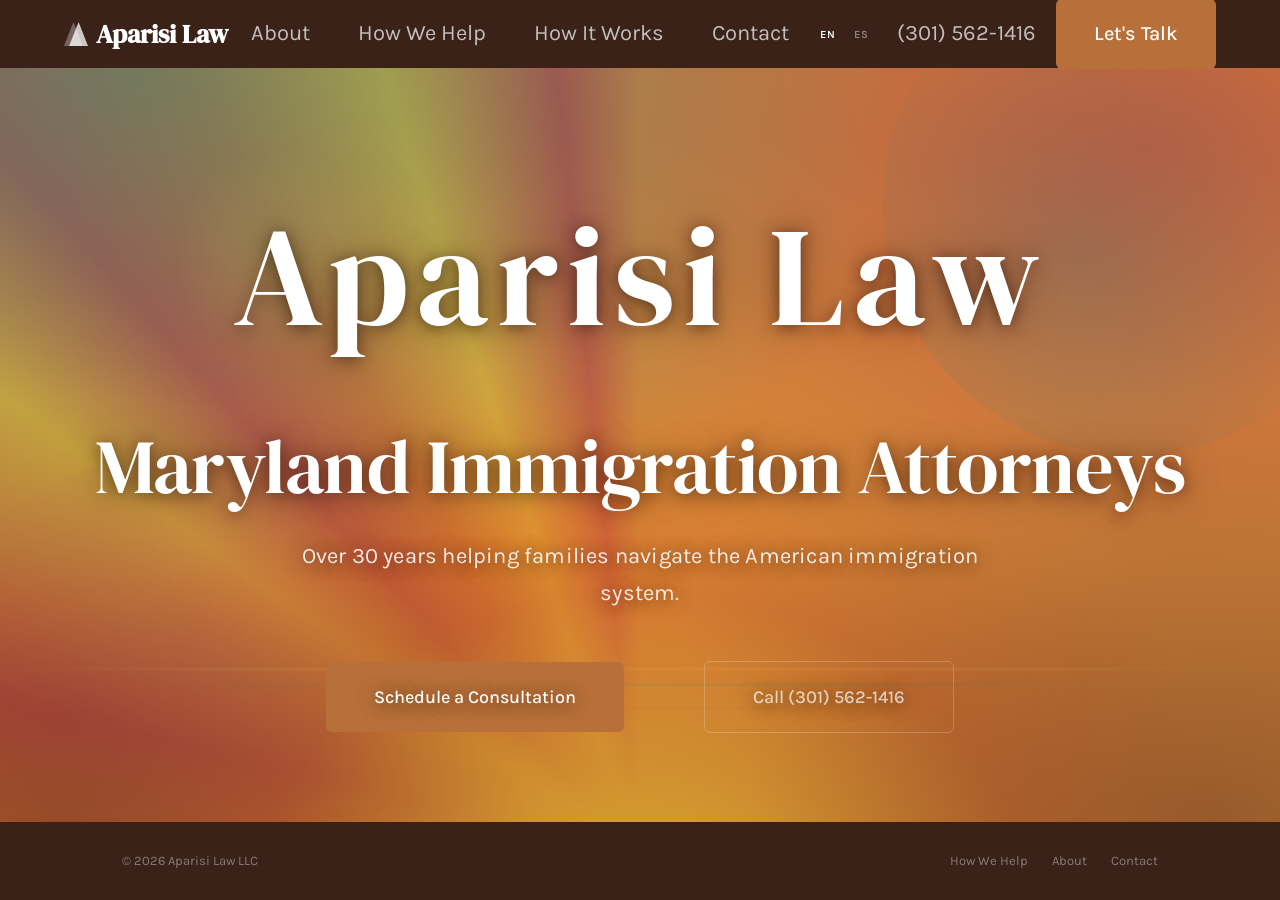
==== index.html @ ba80e254 "Bold mural-style hero art + fix attorneys page gradient Replace subtle sunburst with vivid Latin Ame" ====
<!DOCTYPE html>
<html lang="en">
<head>
  <meta charset="UTF-8">
  <meta name="viewport" content="width=device-width, initial-scale=1.0">
  <title>Aparisi Law | Immigration Attorneys</title>
  <meta name="description" content="Aparisi Law — experienced immigration attorneys in Silver Spring, Maryland. Family-based petitions, removal defense, asylum, and more.">
  <link rel="preconnect" href="https://fonts.googleapis.com">
  <link href="https://fonts.googleapis.com/css2?family=DM+Serif+Display&family=Karla:wght@300;400;500;600;700&display=swap" rel="stylesheet">
  <link rel="stylesheet" href="styles.css">
  <link rel="canonical" href="https://aparisi.com/">

  <meta property="og:type" content="website">
  <meta property="og:site_name" content="Aparisi Law">
  <meta property="og:title" content="Aparisi Law — Immigration Attorneys">
  <meta property="og:description" content="Over 30 years helping families navigate the American immigration system. Experienced. Devoted. Compassionate.">
  <meta property="og:url" content="https://aparisi.com/">
  <meta property="og:image" content="https://aparisi.com/hero.jpg">
  <meta property="og:locale" content="en_US">
  <meta property="og:locale:alternate" content="es_ES">
  <meta name="twitter:card" content="summary_large_image">
  <meta name="twitter:title" content="Aparisi Law — Immigration Attorneys">
  <meta name="twitter:description" content="Over 30 years helping families navigate the American immigration system.">
  <meta name="twitter:image" content="https://aparisi.com/hero.jpg">

  <script type="application/ld+json">
  {
    "@context": "https://schema.org",
    "@type": "LegalService",
    "@id": "https://aparisi.com/#firm",
    "name": "Aparisi Law",
    "url": "https://aparisi.com/",
    "telephone": "+1-301-562-1416",
    "email": "info@aparisi.com",
    "image": "https://aparisi.com/hero.jpg",
    "priceRange": "$$",
    "address": {
      "@type": "PostalAddress",
      "streetAddress": "819 Silver Spring Avenue",
      "addressLocality": "Silver Spring",
      "addressRegion": "MD",
      "postalCode": "20910",
      "addressCountry": "US"
    },
    "areaServed": [
      { "@type": "AdministrativeArea", "name": "Maryland" },
      { "@type": "AdministrativeArea", "name": "Washington, D.C." },
      { "@type": "AdministrativeArea", "name": "Virginia" }
    ],
    "openingHoursSpecification": [{
      "@type": "OpeningHoursSpecification",
      "dayOfWeek": ["Monday","Tuesday","Wednesday","Thursday","Friday"],
      "opens": "09:00",
      "closes": "18:00"
    }],
    "knowsLanguage": ["en", "es"],
    "description": "Immigration law firm in Silver Spring, Maryland — over 30 years of experience helping families navigate the U.S. immigration system."
  }
  </script>
  <style>
    /* --- Hero --- */
    .hero {
      position: relative;
      display: flex;
      align-items: center;
      justify-content: center;
      text-align: center;
      overflow: hidden;
      background: #c44b3f;
      flex-grow: 1;
      min-height: 70vh;
    }

    /* Abstract mural art — vivid Latin American palette */
    .hero-art {
      position: absolute;
      inset: 0;
      overflow: hidden;
      background:
        /* Bold sunburst rays from bottom center */
        conic-gradient(
          from 180deg at 50% 105%,
          #d46a2e 0deg,
          #e8a832 12deg,
          #d46a2e 24deg,
          #c44b3f 36deg,
          #e8a832 48deg,
          #d4843a 60deg,
          #c44b3f 72deg,
          #e8a832 82deg,
          #d46a2e 92deg,
          #c44b3f 104deg,
          #d4843a 116deg,
          #e8a832 126deg,
          #c44b3f 138deg,
          #d46a2e 150deg,
          #e8a832 162deg,
          #c44b3f 174deg,
          #d4843a 180deg
        );
    }

    /* Golden-amber glow at the sunburst origin */
    .hero-art::before {
      content: '';
      position: absolute;
      bottom: -20%;
      left: 50%;
      transform: translateX(-50%);
      width: 100%;
      height: 80%;
      background: radial-gradient(
        ellipse at 50% 100%,
        #f0c050 0%,
        #e8a832 20%,
        rgba(212, 106, 46, 0.6) 45%,
        transparent 70%
      );
    }

    /* Overlay to soften rays and add depth */
    .hero-art::after {
      content: '';
      position: absolute;
      inset: 0;
      background:
        /* Teal arc — top left */
        radial-gradient(ellipse at 10% 0%, rgba(38, 140, 130, 0.55) 0%, transparent 50%),
        /* Deep rose — top right */
        radial-gradient(ellipse at 90% 10%, rgba(168, 50, 70, 0.45) 0%, transparent 45%),
        /* Golden bloom — center */
        radial-gradient(ellipse at 50% 50%, rgba(232, 168, 50, 0.2) 0%, transparent 60%),
        /* Earthy brown — bottom corners */
        radial-gradient(ellipse at 5% 100%, rgba(90, 50, 30, 0.5) 0%, transparent 40%),
        radial-gradient(ellipse at 95% 100%, rgba(90, 50, 30, 0.5) 0%, transparent 40%);
    }

    /* Floating mural shapes — bold color blocks */
    .hero-shape {
      position: absolute;
      border-radius: 50%;
    }
    .hero-shape-1 {
      /* Large teal circle — top right */
      width: 500px; height: 500px;
      top: -15%; right: -8%;
      background: radial-gradient(circle at 40% 60%, #2a8c82, transparent 65%);
      opacity: 0.35;
    }
    .hero-shape-2 {
      /* Warm pink — bottom left */
      width: 450px; height: 450px;
      bottom: -12%; left: -6%;
      background: radial-gradient(circle at 60% 40%, #d45a6a, transparent 65%);
      opacity: 0.3;
    }
    .hero-shape-3 {
      /* Small golden accent — upper left */
      width: 250px; height: 250px;
      top: 8%; left: 12%;
      background: radial-gradient(circle, #f0c050, transparent 60%);
      opacity: 0.25;
    }
    .hero-shape-4 {
      /* Terracotta dot — center right */
      width: 180px; height: 180px;
      top: 35%; right: 18%;
      background: radial-gradient(circle, #d4743a, transparent 55%);
      opacity: 0.2;
    }

    /* Decorative arcs — like brushstrokes */
    .hero-band {
      position: absolute;
      left: 0; right: 0;
      opacity: 0.15;
    }
    .hero-band-1 {
      bottom: 20%;
      height: 4px;
      background: linear-gradient(90deg, transparent, #f0c050 20%, #e8a832 50%, #f0c050 80%, transparent);
    }
    .hero-band-2 {
      bottom: 18%;
      height: 3px;
      background: linear-gradient(90deg, transparent 10%, #2a8c82 30%, #2a8c82 70%, transparent 90%);
      opacity: 0.12;
    }
    .hero-band-3 {
      bottom: 15%;
      height: 2px;
      background: linear-gradient(90deg, transparent 20%, #d45a6a 40%, #d45a6a 60%, transparent 80%);
      opacity: 0.1;
    }

    .hero-content { text-shadow: 0 2px 16px rgba(30,10,5,0.55), 0 0 40px rgba(30,10,5,0.3); }
    .hero-content {
      position: relative;
      z-index: 1;
      width: 100%;
      padding: 80px 64px;
      margin: 0 auto;
      text-align: center;
    }
    .hero-eyebrow {
      font-family: var(--sans);
      font-size: clamp(11px, 1vw, 14px);
      font-weight: 600;
      letter-spacing: 4px;
      text-transform: uppercase;
      color: rgba(255,255,255,0.55);
      margin-bottom: 24px;
    }
    .hero-eyebrow-key {
      font-size: 1.7em;
      letter-spacing: 2px;
      color: rgba(255,255,255,0.92);
      font-style: normal;
      margin: 0 4px;
    }
    .hero-name {
      font-family: var(--serif);
      font-size: clamp(60px, 11vw, 140px);
      font-weight: 400;
      color: #fff;
      letter-spacing: 8px;
      margin-bottom: 24px;
    }
    .hero h1 {
      font-size: clamp(42px, 7vw, 76px);
      font-weight: 400;
      color: #fff;
      margin-bottom: 24px;
      letter-spacing: -0.5px;
    }
    .hero-sub {
      font-size: 22px;
      font-weight: 400;
      color: rgba(255,255,255,0.88);
      max-width: 680px;
      margin: 0 auto 40px;
      line-height: 1.7;
      letter-spacing: 0.2px;
    }
    .hero-actions {
      display: flex;
      align-items: center;
      justify-content: center;
      gap: 80px;
      margin-top: 48px;
      flex-wrap: wrap;
    }
    .hero .btn { padding: 20px 48px; font-size: 18px; }
    .hero-scripture {
      position: relative;
      text-align: center;
      font-family: var(--serif);
      font-size: 14px;
      font-style: italic;
      font-weight: 400;
      color: rgba(255,255,255,0.35);
      line-height: 1.6;
      margin: 48px auto 0;
      padding: 20px 64px 0;
      border-top: 1px solid rgba(255,255,255,0.08);
      max-width: 800px;
    }
    .hero-scripture cite {
      margin-left: 12px;
      font-size: 12px;
      font-style: normal;
      color: rgba(255,255,255,0.25);
    }
    .hero-note {
      margin-top: 20px;
      font-size: 12px;
      color: rgba(255,255,255,0.3);
    }

    /* --- Reserved homepage content sections (placeholders) --- */
    .main-content { background: var(--cream); padding: 80px 0 0; }
    .process-section, .practice-section, .about-section {
      max-width: 1800px; margin: 0 auto; padding: 0 80px 80px;
    }
    .process-header, .practice-header { margin-bottom: 32px; }
    .process-header h2, .practice-header h2 {
      font-size: clamp(32px, 4vw, 44px); font-weight: 400; color: var(--text); margin-bottom: 8px;
    }
    .process-header p { font-size: 17px; color: var(--text-light); }
    .process-steps { display: grid; grid-template-columns: repeat(4, 1fr); gap: 24px; }
    .process-step {
      position: relative; padding: 32px; background: var(--warm-bg);
      border-radius: 6px; border-top: 3px solid var(--accent);
    }
    .process-num {
      font-family: var(--serif); font-size: 40px; font-weight: 400;
      color: var(--accent); margin-bottom: 8px;
    }
    .process-step h3 { font-size: 22px; font-weight: 400; margin-bottom: 8px; }
    .process-step p { font-size: 15px; color: var(--text-light); line-height: 1.7; }
    .practice-list { display: grid; grid-template-columns: repeat(4, 1fr); gap: 16px; }
    .practice-item {
      padding: 28px 24px; background: var(--warm-bg); border-radius: 6px;
      border-left: 3px solid var(--accent); font-size: 18px; color: var(--text);
      font-family: var(--serif);
    }
    .about-section { display: grid; grid-template-columns: 380px 1fr; gap: 80px; align-items: start; }
    .about-photo {
      width: 100%; aspect-ratio: 3/4;
      background: linear-gradient(145deg, #e8e4de, #d5cfc6);
      border-radius: 4px;
    }
    .about-text h2 { font-size: 36px; font-weight: 400; color: var(--text); margin-bottom: 4px; }
    .about-role { font-size: 14px; color: var(--accent); font-weight: 500; margin-bottom: 20px; }
    .about-text p { font-size: 16px; color: var(--text-mid); margin-bottom: 16px; line-height: 1.75; }

    @media (max-width: 768px) {
      .hero-shape-1 { width: 250px; height: 250px; top: -80px; right: -40px; }
      .hero-shape-2 { width: 220px; height: 220px; }
      .hero-content { padding: 60px 24px; }
      .hero-actions { gap: 16px; }
      .hero-scripture { padding: 20px 24px 0; }
      .process-steps, .practice-list { grid-template-columns: 1fr 1fr; }
      .about-section { grid-template-columns: 1fr; gap: 32px; padding: 0 24px 48px; }
    }
  </style>
</head>

<body>
  <!-- Nav -->
  <nav>
    <div class="nav-inner">
      <a href="index.html" class="nav-logo"><svg class="logo-mark" width="24" height="26" viewBox="0 0 56 60" fill="none"><polygon points="22,2 44,58 0,58" fill="rgba(255,255,255,0.3)"/><polygon points="34,2 56,58 12,58" fill="rgba(255,255,255,0.75)"/></svg>Aparisi Law</a>
      <ul class="nav-links" id="navLinks">
        <li><a href="our-attorneys/"><span class="en">About</span><span class="es">Nosotros</span></a></li>
        <li><a href="areas-of-practice/"><span class="en">How We Help</span><span class="es">Cómo Ayudamos</span></a></li>
        <li><a href="how-it-works/"><span class="en">How It Works</span><span class="es">Cómo Funciona</span></a></li>
        <li><a href="contact/"><span class="en">Contact</span><span class="es">Contacto</span></a></li>
      </ul>
      <div class="nav-right">
        <div class="lang-toggle">
          <button class="active" onclick="setLang('en')">EN</button>
          <button onclick="setLang('es')">ES</button>
        </div>
        <a href="tel:+13015621416" class="nav-phone">(301) 562-1416</a>
        <a href="contact/" class="nav-cta">
          <span class="en">Let's Talk</span>
          <span class="es">Hablemos</span>
        </a>
      </div>
      <button class="nav-hamburger" onclick="document.getElementById('navLinks').classList.toggle('open')" aria-label="Menu">
        <span></span><span></span><span></span>
      </button>
    </div>
  </nav>

  <!-- Hero -->
  <section class="hero">
    <div class="hero-art">
      <div class="hero-shape hero-shape-1"></div>
      <div class="hero-shape hero-shape-2"></div>
      <div class="hero-shape hero-shape-3"></div>
      <div class="hero-shape hero-shape-4"></div>
      <div class="hero-band hero-band-1"></div>
      <div class="hero-band hero-band-2"></div>
      <div class="hero-band hero-band-3"></div>
    </div>
    <div class="hero-content">
      <div class="hero-name">Aparisi Law</div>
      <h1>
        <span class="en">Maryland Immigration Attorneys</span>
        <span class="es">Abogados de Inmigración en Maryland</span>
      </h1>
      <p class="hero-sub">
        <span class="en">Over 30 years helping families navigate the American immigration system.</span>
        <span class="es">Más de 30 años ayudando a familias a navegar el sistema migratorio estadounidense.</span>
      </p>
      <div class="hero-actions">
        <a href="contact/" class="btn btn-accent">
          <span class="en">Schedule a Consultation</span>
          <span class="es">Programe una Consulta</span>
        </a>
        <a href="tel:+13015621416" class="btn btn-ghost">
          <span class="en">Call (301) 562-1416</span>
          <span class="es">Llame (301) 562-1416</span>
        </a>
      </div>
    </div>
  </section>

  <!-- Footer -->
  <footer>
    <div class="footer-inner">
      <span>&copy; 2026 Aparisi Law LLC</span>
      <div class="footer-links">
        <a href="areas-of-practice/"><span class="en">How We Help</span><span class="es">Cómo Ayudamos</span></a>
        <a href="our-attorneys/"><span class="en">About</span><span class="es">Nosotros</span></a>
        <a href="contact/"><span class="en">Contact</span><span class="es">Contacto</span></a>
      </div>
    </div>
  </footer>

  <script src="script.js"></script>
</body>
</html>
---- styles.css ----
/* === Aparisi Law — shared styles === */

*, *::before, *::after { margin: 0; padding: 0; box-sizing: border-box; }

:root {
  --accent: #b8703a;
  --accent-light: #f5ebe0;
  --accent-hover: #9a5c2e;
  --navy: #3a2218;
  --cream: #faf6f1;
  --warm-bg: #fdf9f4;
  --text: #1a1a1a;
  --text-mid: #4a4a4a;
  --text-light: #777;
  --rule: #e2ddd5;
  --serif: 'DM Serif Display', Georgia, serif;
  --sans: 'Karla', -apple-system, BlinkMacSystemFont, 'Segoe UI', sans-serif;
}

html { scroll-behavior: smooth; }
body {
  font-family: var(--sans);
  color: var(--text);
  line-height: 1.7;
  background: var(--warm-bg);
  -webkit-font-smoothing: antialiased;
  display: flex;
  flex-direction: column;
  min-height: 100vh;
}
nav, footer { flex-shrink: 0; }
h1, h2, h3 { font-family: var(--serif); line-height: 1.25; }
a { color: inherit; text-decoration: none; }

/* --- Nav --- */
nav {
  position: relative;
  z-index: 1000;
  background: var(--navy);
  border-bottom: none;
}
.nav-inner {
  max-width: 1800px;
  margin: 0 auto;
  padding: 0 64px;
  display: flex;
  align-items: center;
  justify-content: space-between;
  height: 68px;
}
.nav-logo {
  font-family: var(--serif);
  font-size: 26px;
  font-weight: 600;
  color: #fff;
}
.nav-logo em { font-style: normal; color: rgba(255,255,255,0.5); }
.logo-mark { margin-right: 8px; vertical-align: -4px; }
.nav-links { display: flex; gap: 48px; list-style: none; }
.nav-links a {
  color: rgba(255,255,255,0.7);
  font-size: 22px;
  font-weight: 400;
  transition: color 0.15s;
}
.nav-links a:hover { color: #fff; }
.nav-links a.active { color: #fff; font-weight: 500; }
.nav-right {
  display: flex;
  align-items: center;
  gap: 20px;
}
.nav-phone {
  color: rgba(255,255,255,0.7);
  font-size: 22px;
}
.nav-phone:hover { color: #fff; }
.nav-cta {
  background: var(--accent);
  color: #fff;
  font-size: 20px;
  font-weight: 500;
  padding: 18px 38px;
  border: none;
  border-radius: 6px;
  cursor: pointer;
  font-family: var(--sans);
  transition: background 0.15s;
}
.nav-cta:hover { background: var(--accent-hover); }
.nav-hamburger {
  display: none;
  background: none;
  border: none;
  cursor: pointer;
  padding: 8px;
}
.nav-hamburger span {
  display: block;
  width: 22px;
  height: 2px;
  background: #fff;
  margin: 5px 0;
}

/* --- Language Toggle --- */
.lang-toggle { display: flex; gap: 2px; }
.lang-toggle button {
  border: none;
  background: transparent;
  color: rgba(255,255,255,0.45);
  font-size: 11px;
  font-family: var(--sans);
  font-weight: 600;
  padding: 6px 8px;
  cursor: pointer;
  transition: color 0.15s;
  letter-spacing: 1px;
  text-transform: uppercase;
}
.lang-toggle button.active { color: #fff; }
.lang-toggle button:hover:not(.active) { color: rgba(255,255,255,0.8); }

/* --- Section helpers --- */
.section-inner {
  max-width: 1100px;
  margin: 0 auto;
  padding: 0 32px;
}
.section-eyebrow {
  font-size: 12px;
  font-weight: 600;
  letter-spacing: 2.5px;
  text-transform: uppercase;
  color: var(--accent);
  margin-bottom: 14px;
}

/* --- Buttons --- */
.btn {
  display: inline-block;
  padding: 14px 32px;
  font-family: var(--sans);
  font-size: 14px;
  font-weight: 500;
  border-radius: 6px;
  cursor: pointer;
  transition: all 0.15s;
  border: none;
}
.btn-accent { background: var(--accent); color: #fff; }
.btn-accent:hover { background: var(--accent-hover); }
.btn-ghost,
.btn-ghost-light {
  background: transparent;
  color: rgba(255,255,255,0.7);
  border: 1px solid rgba(255,255,255,0.2);
}
.btn-ghost:hover,
.btn-ghost-light:hover { border-color: rgba(255,255,255,0.45); color: #fff; }

/* --- Page Header (inner pages) --- */
.page-header {
  position: relative;
  background: var(--navy);
  padding: 72px 0;
  overflow: hidden;
}
.page-header::before {
  content: '';
  position: absolute;
  inset: 0;
  background: linear-gradient(135deg, rgba(58,34,24,0.97) 0%, rgba(184,112,58,0.25) 100%);
}
.page-header-inner {
  position: relative;
  z-index: 1;
  max-width: 1800px;
  margin: 0 auto;
  padding: 0 80px;
}
.page-header .section-eyebrow,
.page-header .page-eyebrow,
.page-header .page-header-eyebrow {
  font-size: 12px;
  font-weight: 600;
  letter-spacing: 2.5px;
  text-transform: uppercase;
  color: rgba(255,255,255,0.5);
  margin-bottom: 14px;
}
.page-header h1,
.page-header h2 {
  font-family: var(--serif);
  font-size: clamp(36px, 5vw, 60px);
  font-weight: 400;
  color: #fff;
  margin-bottom: 12px;
  letter-spacing: -0.5px;
}
.page-header-sub {
  font-size: 17px;
  color: rgba(255,255,255,0.55);
  font-weight: 300;
  max-width: 620px;
  line-height: 1.75;
}

/* --- CTA Banner --- */
.cta-banner, .cta-bar {
  background: var(--navy);
  padding: 72px 0;
  border-top: 1px solid rgba(255,255,255,0.06);
}
.cta-banner-inner, .cta-bar-inner {
  max-width: 1800px;
  margin: 0 auto;
  padding: 0 80px;
  display: flex;
  align-items: center;
  justify-content: space-between;
  gap: 40px;
  flex-wrap: wrap;
}
.cta-banner-text h2,
.cta-bar-text h3 {
  font-family: var(--serif);
  font-size: clamp(28px, 3.5vw, 42px);
  font-weight: 400;
  color: #fff;
  margin-bottom: 10px;
}
.cta-banner-text p,
.cta-bar-text p {
  font-size: 16px;
  color: rgba(255,255,255,0.55);
  max-width: 480px;
  line-height: 1.7;
}
.cta-banner-actions, .cta-bar-actions {
  display: flex;
  gap: 16px;
  flex-wrap: wrap;
  align-items: center;
  flex-shrink: 0;
}

/* --- Footer --- */
footer {
  background: var(--navy);
  padding: 28px 0;
}
.footer-inner {
  max-width: 1100px;
  margin: 0 auto;
  padding: 0 32px;
  display: flex;
  justify-content: space-between;
  align-items: center;
  flex-wrap: wrap;
  gap: 16px;
  font-size: 13px;
  color: rgba(255,255,255,0.4);
}
.footer-links { display: flex; gap: 24px; }
.footer-links a { transition: color 0.15s; }
.footer-links a:hover { color: rgba(255,255,255,0.7); }

/* --- Bilingual --- */
[lang="es"] .en, [lang="en"] .es { display: none; }

/* --- Mobile shared --- */
@media (max-width: 768px) {
  .nav-inner { padding: 0 24px; }
  .nav-links, .nav-phone { display: none; }
  .nav-hamburger { display: block; }
  .nav-cta { padding: 12px 22px; font-size: 15px; }
  .nav-links.open {
    display: flex;
    flex-direction: column;
    position: absolute;
    top: 68px;
    left: 0; right: 0;
    background: var(--warm-bg);
    padding: 20px 32px;
    gap: 16px;
    border-bottom: 1px solid var(--rule);
    z-index: 1001;
  }
  .nav-links.open a { color: var(--text); }
  .page-header { padding: 48px 0; }
  .page-header-inner { padding: 0 24px; }
  .cta-banner-inner, .cta-bar-inner {
    flex-direction: column;
    align-items: flex-start;
    padding: 0 24px;
  }
}
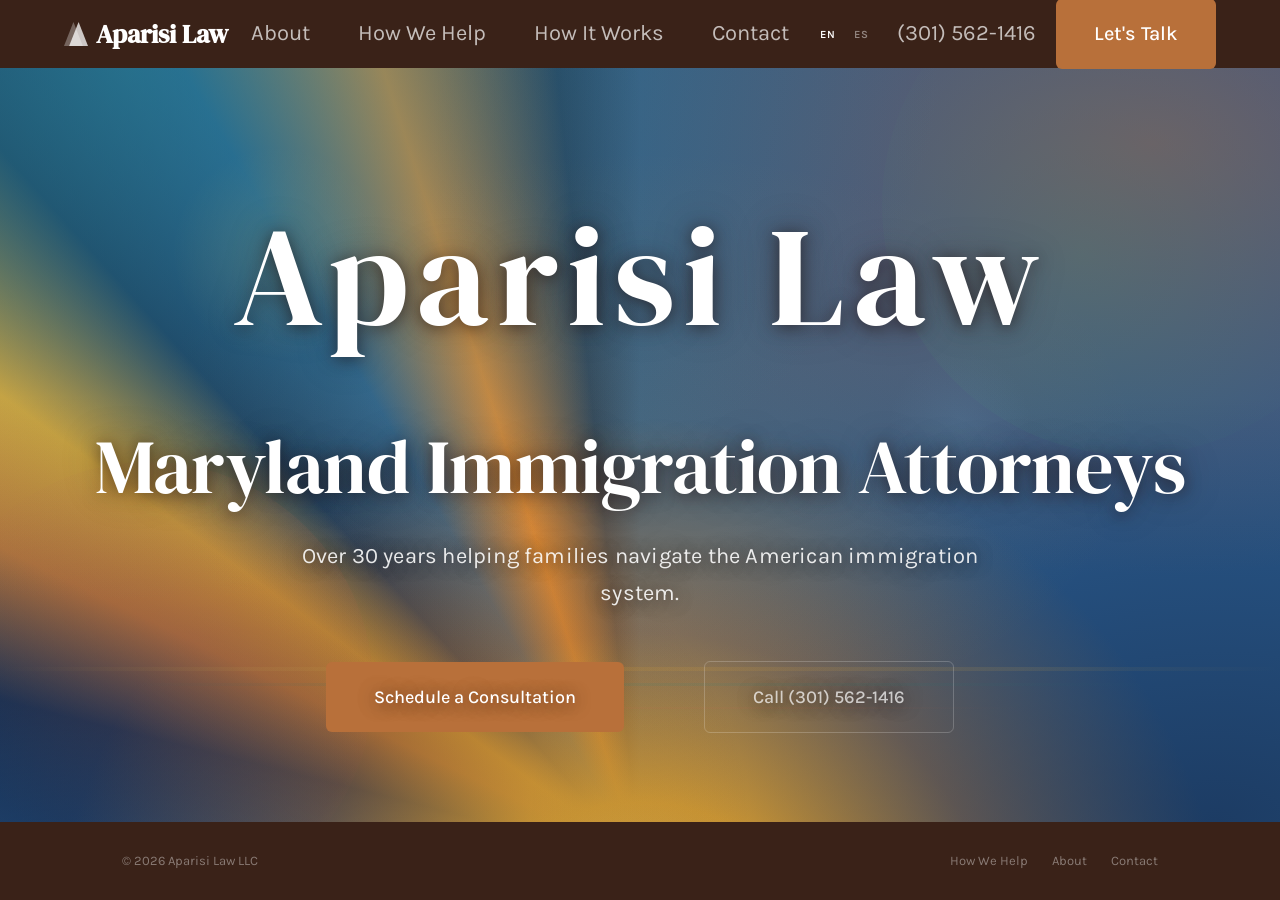
==== commit 8547cd00: "Shift hero mural art to blue-dominant palette Deep blue base with golden sunburst rays, teal and cor" ====
--- a/index.html
+++ b/index.html
@@ -66,7 +66,7 @@
       justify-content: center;
       text-align: center;
       overflow: hidden;
-      background: #c44b3f;
+      background: #1e3a5f;
       flex-grow: 1;
       min-height: 70vh;
     }
@@ -80,23 +80,23 @@
         /* Bold sunburst rays from bottom center */
         conic-gradient(
           from 180deg at 50% 105%,
-          #d46a2e 0deg,
+          #1e3a5f 0deg,
           #e8a832 12deg,
-          #d46a2e 24deg,
-          #c44b3f 36deg,
-          #e8a832 48deg,
-          #d4843a 60deg,
-          #c44b3f 72deg,
+          #2a5a8c 24deg,
+          #1e3a5f 36deg,
+          #d4843a 48deg,
+          #2a5a8c 60deg,
+          #1e3a5f 72deg,
           #e8a832 82deg,
-          #d46a2e 92deg,
-          #c44b3f 104deg,
+          #2a5a8c 92deg,
+          #1e3a5f 104deg,
           #d4843a 116deg,
           #e8a832 126deg,
-          #c44b3f 138deg,
-          #d46a2e 150deg,
-          #e8a832 162deg,
-          #c44b3f 174deg,
-          #d4843a 180deg
+          #1e3a5f 138deg,
+          #2a5a8c 150deg,
+          #d4843a 162deg,
+          #1e3a5f 174deg,
+          #2a5a8c 180deg
         );
     }
 
@@ -113,63 +113,63 @@
         ellipse at 50% 100%,
         #f0c050 0%,
         #e8a832 20%,
-        rgba(212, 106, 46, 0.6) 45%,
-        transparent 70%
+        rgba(212, 130, 46, 0.5) 40%,
+        transparent 65%
       );
     }
 
-    /* Overlay to soften rays and add depth */
+    /* Overlay — color washes for depth */
     .hero-art::after {
       content: '';
       position: absolute;
       inset: 0;
       background:
-        /* Teal arc — top left */
-        radial-gradient(ellipse at 10% 0%, rgba(38, 140, 130, 0.55) 0%, transparent 50%),
-        /* Deep rose — top right */
-        radial-gradient(ellipse at 90% 10%, rgba(168, 50, 70, 0.45) 0%, transparent 45%),
+        /* Teal wash — top left */
+        radial-gradient(ellipse at 10% 0%, rgba(38, 140, 150, 0.5) 0%, transparent 50%),
+        /* Warm terracotta — top right */
+        radial-gradient(ellipse at 90% 10%, rgba(200, 100, 50, 0.4) 0%, transparent 45%),
         /* Golden bloom — center */
-        radial-gradient(ellipse at 50% 50%, rgba(232, 168, 50, 0.2) 0%, transparent 60%),
-        /* Earthy brown — bottom corners */
-        radial-gradient(ellipse at 5% 100%, rgba(90, 50, 30, 0.5) 0%, transparent 40%),
-        radial-gradient(ellipse at 95% 100%, rgba(90, 50, 30, 0.5) 0%, transparent 40%);
-    }
-
-    /* Floating mural shapes — bold color blocks */
+        radial-gradient(ellipse at 50% 50%, rgba(232, 168, 50, 0.15) 0%, transparent 55%),
+        /* Deep blue — bottom corners */
+        radial-gradient(ellipse at 5% 100%, rgba(15, 30, 60, 0.5) 0%, transparent 40%),
+        radial-gradient(ellipse at 95% 100%, rgba(15, 30, 60, 0.5) 0%, transparent 40%);
+    }
+
+    /* Floating mural shapes */
     .hero-shape {
       position: absolute;
       border-radius: 50%;
     }
     .hero-shape-1 {
-      /* Large teal circle — top right */
+      /* Teal circle — top right */
       width: 500px; height: 500px;
       top: -15%; right: -8%;
       background: radial-gradient(circle at 40% 60%, #2a8c82, transparent 65%);
       opacity: 0.35;
     }
     .hero-shape-2 {
-      /* Warm pink — bottom left */
+      /* Warm coral — bottom left */
       width: 450px; height: 450px;
       bottom: -12%; left: -6%;
-      background: radial-gradient(circle at 60% 40%, #d45a6a, transparent 65%);
+      background: radial-gradient(circle at 60% 40%, #d47050, transparent 65%);
       opacity: 0.3;
     }
     .hero-shape-3 {
-      /* Small golden accent — upper left */
+      /* Golden accent — upper left */
       width: 250px; height: 250px;
       top: 8%; left: 12%;
       background: radial-gradient(circle, #f0c050, transparent 60%);
-      opacity: 0.25;
+      opacity: 0.2;
     }
     .hero-shape-4 {
-      /* Terracotta dot — center right */
+      /* Light blue dot — center right */
       width: 180px; height: 180px;
       top: 35%; right: 18%;
-      background: radial-gradient(circle, #d4743a, transparent 55%);
+      background: radial-gradient(circle, #4a90c4, transparent 55%);
       opacity: 0.2;
     }
 
-    /* Decorative arcs — like brushstrokes */
+    /* Decorative brushstroke bands */
     .hero-band {
       position: absolute;
       left: 0; right: 0;
@@ -189,7 +189,7 @@
     .hero-band-3 {
       bottom: 15%;
       height: 2px;
-      background: linear-gradient(90deg, transparent 20%, #d45a6a 40%, #d45a6a 60%, transparent 80%);
+      background: linear-gradient(90deg, transparent 20%, #d47050 40%, #d47050 60%, transparent 80%);
       opacity: 0.1;
     }
 
--- a/styles.css
+++ b/styles.css
@@ -204,7 +204,10 @@
   font-weight: 300;
   max-width: 620px;
   line-height: 1.75;
-}
+  margin-left: auto;
+  margin-right: auto;
+}
+.page-header { text-align: center; }
 
 /* --- CTA Banner --- */
 .cta-banner, .cta-bar {
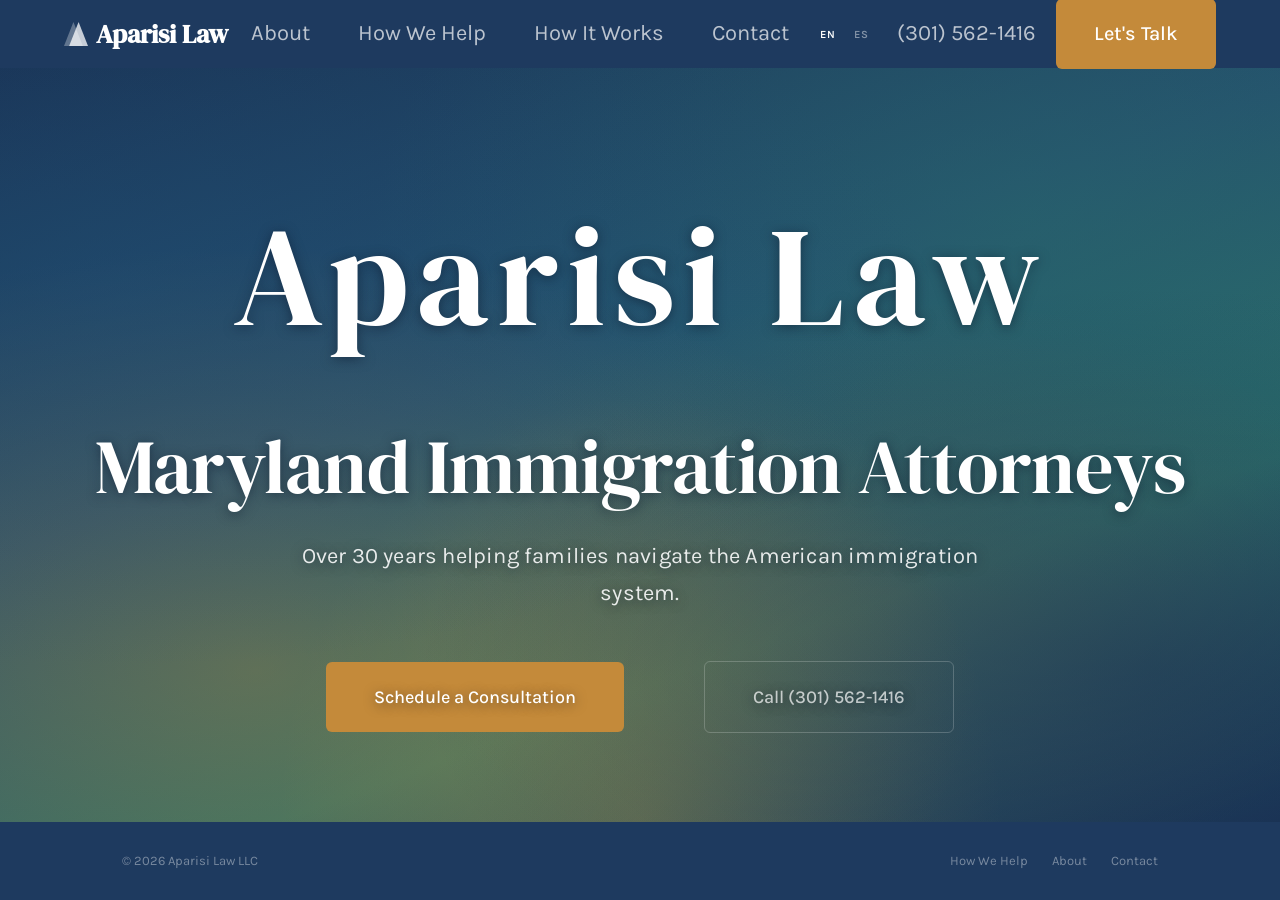
==== commit 0b0b8988: "Simplify hero to soft gradient washes, fix stale colors Replace busy sunburst rays with smooth layer" ====
--- a/index.html
+++ b/index.html
@@ -71,129 +71,37 @@
       min-height: 70vh;
     }
 
-    /* Abstract mural art — vivid Latin American palette */
+    /* Abstract hero — soft layered washes */
     .hero-art {
       position: absolute;
       inset: 0;
       overflow: hidden;
-      background:
-        /* Bold sunburst rays from bottom center */
-        conic-gradient(
-          from 180deg at 50% 105%,
-          #1e3a5f 0deg,
-          #e8a832 12deg,
-          #2a5a8c 24deg,
-          #1e3a5f 36deg,
-          #d4843a 48deg,
-          #2a5a8c 60deg,
-          #1e3a5f 72deg,
-          #e8a832 82deg,
-          #2a5a8c 92deg,
-          #1e3a5f 104deg,
-          #d4843a 116deg,
-          #e8a832 126deg,
-          #1e3a5f 138deg,
-          #2a5a8c 150deg,
-          #d4843a 162deg,
-          #1e3a5f 174deg,
-          #2a5a8c 180deg
-        );
-    }
-
-    /* Golden-amber glow at the sunburst origin */
+      background: linear-gradient(160deg, #1a3355 0%, #24506e 40%, #2a6e6a 70%, #1a3355 100%);
+    }
+
     .hero-art::before {
       content: '';
       position: absolute;
-      bottom: -20%;
-      left: 50%;
-      transform: translateX(-50%);
-      width: 100%;
-      height: 80%;
-      background: radial-gradient(
-        ellipse at 50% 100%,
-        #f0c050 0%,
-        #e8a832 20%,
-        rgba(212, 130, 46, 0.5) 40%,
-        transparent 65%
-      );
-    }
-
-    /* Overlay — color washes for depth */
+      inset: 0;
+      background:
+        radial-gradient(ellipse at 20% 80%, rgba(200, 140, 50, 0.35) 0%, transparent 50%),
+        radial-gradient(ellipse at 80% 20%, rgba(42, 110, 106, 0.4) 0%, transparent 45%),
+        radial-gradient(ellipse at 50% 100%, rgba(220, 160, 60, 0.25) 0%, transparent 40%),
+        radial-gradient(ellipse at 70% 70%, rgba(180, 90, 50, 0.2) 0%, transparent 40%);
+    }
+
     .hero-art::after {
       content: '';
       position: absolute;
       inset: 0;
       background:
-        /* Teal wash — top left */
-        radial-gradient(ellipse at 10% 0%, rgba(38, 140, 150, 0.5) 0%, transparent 50%),
-        /* Warm terracotta — top right */
-        radial-gradient(ellipse at 90% 10%, rgba(200, 100, 50, 0.4) 0%, transparent 45%),
-        /* Golden bloom — center */
-        radial-gradient(ellipse at 50% 50%, rgba(232, 168, 50, 0.15) 0%, transparent 55%),
-        /* Deep blue — bottom corners */
-        radial-gradient(ellipse at 5% 100%, rgba(15, 30, 60, 0.5) 0%, transparent 40%),
-        radial-gradient(ellipse at 95% 100%, rgba(15, 30, 60, 0.5) 0%, transparent 40%);
-    }
-
-    /* Floating mural shapes */
-    .hero-shape {
-      position: absolute;
-      border-radius: 50%;
-    }
-    .hero-shape-1 {
-      /* Teal circle — top right */
-      width: 500px; height: 500px;
-      top: -15%; right: -8%;
-      background: radial-gradient(circle at 40% 60%, #2a8c82, transparent 65%);
-      opacity: 0.35;
-    }
-    .hero-shape-2 {
-      /* Warm coral — bottom left */
-      width: 450px; height: 450px;
-      bottom: -12%; left: -6%;
-      background: radial-gradient(circle at 60% 40%, #d47050, transparent 65%);
-      opacity: 0.3;
-    }
-    .hero-shape-3 {
-      /* Golden accent — upper left */
-      width: 250px; height: 250px;
-      top: 8%; left: 12%;
-      background: radial-gradient(circle, #f0c050, transparent 60%);
-      opacity: 0.2;
-    }
-    .hero-shape-4 {
-      /* Light blue dot — center right */
-      width: 180px; height: 180px;
-      top: 35%; right: 18%;
-      background: radial-gradient(circle, #4a90c4, transparent 55%);
-      opacity: 0.2;
-    }
-
-    /* Decorative brushstroke bands */
-    .hero-band {
-      position: absolute;
-      left: 0; right: 0;
-      opacity: 0.15;
-    }
-    .hero-band-1 {
-      bottom: 20%;
-      height: 4px;
-      background: linear-gradient(90deg, transparent, #f0c050 20%, #e8a832 50%, #f0c050 80%, transparent);
-    }
-    .hero-band-2 {
-      bottom: 18%;
-      height: 3px;
-      background: linear-gradient(90deg, transparent 10%, #2a8c82 30%, #2a8c82 70%, transparent 90%);
-      opacity: 0.12;
-    }
-    .hero-band-3 {
-      bottom: 15%;
-      height: 2px;
-      background: linear-gradient(90deg, transparent 20%, #d47050 40%, #d47050 60%, transparent 80%);
-      opacity: 0.1;
-    }
-
-    .hero-content { text-shadow: 0 2px 16px rgba(30,10,5,0.55), 0 0 40px rgba(30,10,5,0.3); }
+        radial-gradient(ellipse at 10% 30%, rgba(30, 80, 120, 0.4) 0%, transparent 50%),
+        radial-gradient(ellipse at 90% 80%, rgba(26, 51, 85, 0.5) 0%, transparent 45%);
+    }
+
+    .hero-shape, .hero-band { display: none; }
+
+    .hero-content { text-shadow: 0 2px 12px rgba(10,20,40,0.5); }
     .hero-content {
       position: relative;
       z-index: 1;
--- a/styles.css
+++ b/styles.css
@@ -3,12 +3,12 @@
 *, *::before, *::after { margin: 0; padding: 0; box-sizing: border-box; }
 
 :root {
-  --accent: #b8703a;
-  --accent-light: #f5ebe0;
-  --accent-hover: #9a5c2e;
-  --navy: #3a2218;
-  --cream: #faf6f1;
-  --warm-bg: #fdf9f4;
+  --accent: #c48a3a;
+  --accent-light: #f5ede0;
+  --accent-hover: #a87430;
+  --navy: #1e3a5f;
+  --cream: #f8f6f3;
+  --warm-bg: #fdfaf7;
   --text: #1a1a1a;
   --text-mid: #4a4a4a;
   --text-light: #777;
@@ -170,7 +170,7 @@
   content: '';
   position: absolute;
   inset: 0;
-  background: linear-gradient(135deg, rgba(58,34,24,0.97) 0%, rgba(184,112,58,0.25) 100%);
+  background: linear-gradient(135deg, rgba(30,58,95,0.97) 0%, rgba(196,138,58,0.25) 100%);
 }
 .page-header-inner {
   position: relative;
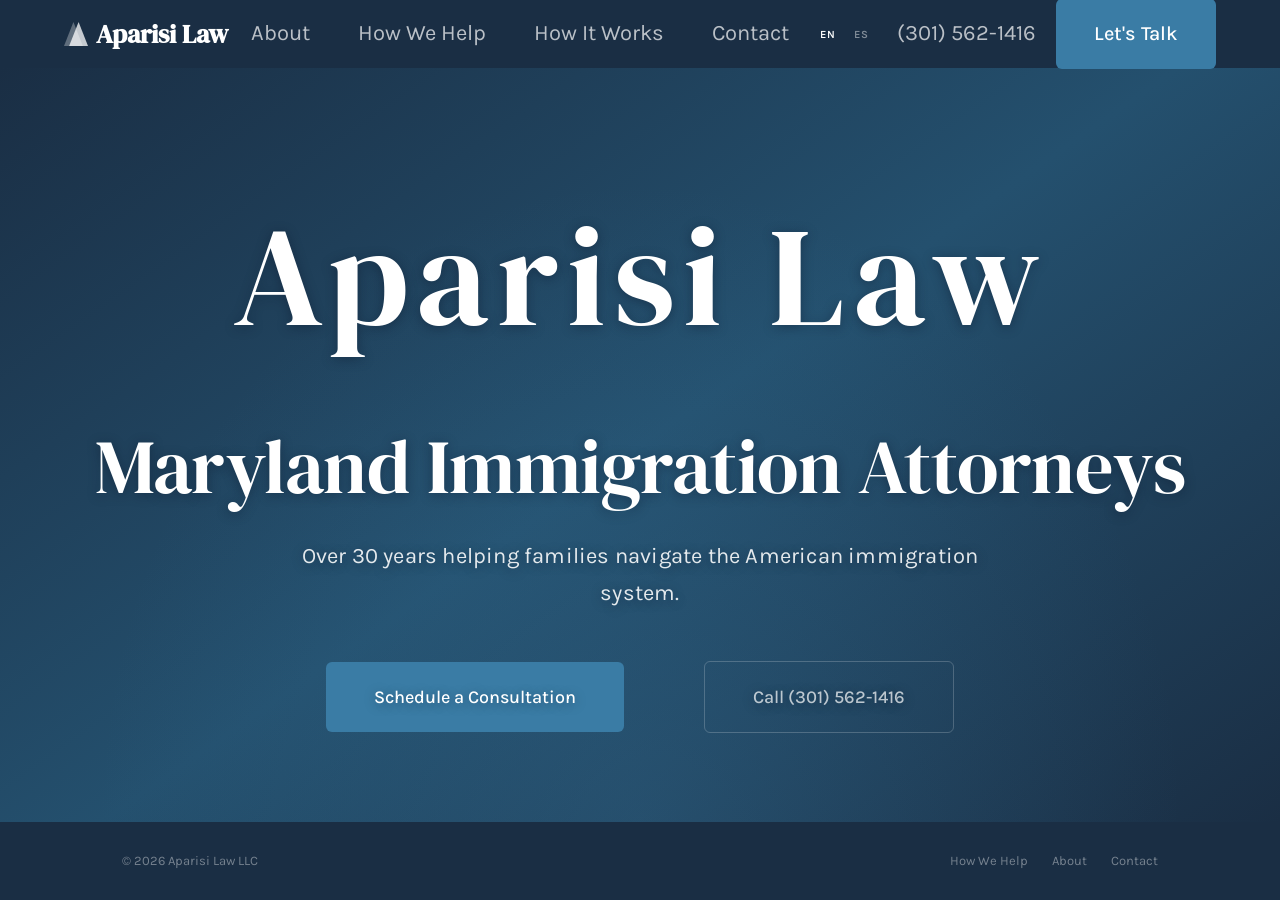
==== commit d319a502: "Clean up entire color scheme: cohesive blue palette - Navy #1a2e44, accent steel-blue #3a7ca5 (no mo" ====
--- a/index.html
+++ b/index.html
@@ -71,37 +71,24 @@
       min-height: 70vh;
     }
 
-    /* Abstract hero — soft layered washes */
+    /* Hero background — clean gradient */
     .hero-art {
       position: absolute;
       inset: 0;
-      overflow: hidden;
-      background: linear-gradient(160deg, #1a3355 0%, #24506e 40%, #2a6e6a 70%, #1a3355 100%);
+      background: linear-gradient(145deg, #1a2e44 0%, #24506e 50%, #1a2e44 100%);
     }
 
     .hero-art::before {
       content: '';
       position: absolute;
       inset: 0;
-      background:
-        radial-gradient(ellipse at 20% 80%, rgba(200, 140, 50, 0.35) 0%, transparent 50%),
-        radial-gradient(ellipse at 80% 20%, rgba(42, 110, 106, 0.4) 0%, transparent 45%),
-        radial-gradient(ellipse at 50% 100%, rgba(220, 160, 60, 0.25) 0%, transparent 40%),
-        radial-gradient(ellipse at 70% 70%, rgba(180, 90, 50, 0.2) 0%, transparent 40%);
-    }
-
-    .hero-art::after {
-      content: '';
-      position: absolute;
-      inset: 0;
-      background:
-        radial-gradient(ellipse at 10% 30%, rgba(30, 80, 120, 0.4) 0%, transparent 50%),
-        radial-gradient(ellipse at 90% 80%, rgba(26, 51, 85, 0.5) 0%, transparent 45%);
-    }
-
+      background: radial-gradient(ellipse at 50% 100%, rgba(58,124,165,0.25) 0%, transparent 60%);
+    }
+
+    .hero-art::after { display: none; }
     .hero-shape, .hero-band { display: none; }
 
-    .hero-content { text-shadow: 0 2px 12px rgba(10,20,40,0.5); }
+    .hero-content { text-shadow: 0 2px 12px rgba(10,20,40,0.4); }
     .hero-content {
       position: relative;
       z-index: 1;
--- a/styles.css
+++ b/styles.css
@@ -3,12 +3,12 @@
 *, *::before, *::after { margin: 0; padding: 0; box-sizing: border-box; }
 
 :root {
-  --accent: #c48a3a;
-  --accent-light: #f5ede0;
-  --accent-hover: #a87430;
-  --navy: #1e3a5f;
-  --cream: #f8f6f3;
-  --warm-bg: #fdfaf7;
+  --accent: #3a7ca5;
+  --accent-light: #e6f0f5;
+  --accent-hover: #2d6585;
+  --navy: #1a2e44;
+  --cream: #f7f6f4;
+  --warm-bg: #fcfbf9;
   --text: #1a1a1a;
   --text-mid: #4a4a4a;
   --text-light: #777;
@@ -170,7 +170,7 @@
   content: '';
   position: absolute;
   inset: 0;
-  background: linear-gradient(135deg, rgba(30,58,95,0.97) 0%, rgba(196,138,58,0.25) 100%);
+  background: linear-gradient(135deg, rgba(26,46,68,0.97) 0%, rgba(58,124,165,0.2) 100%);
 }
 .page-header-inner {
   position: relative;
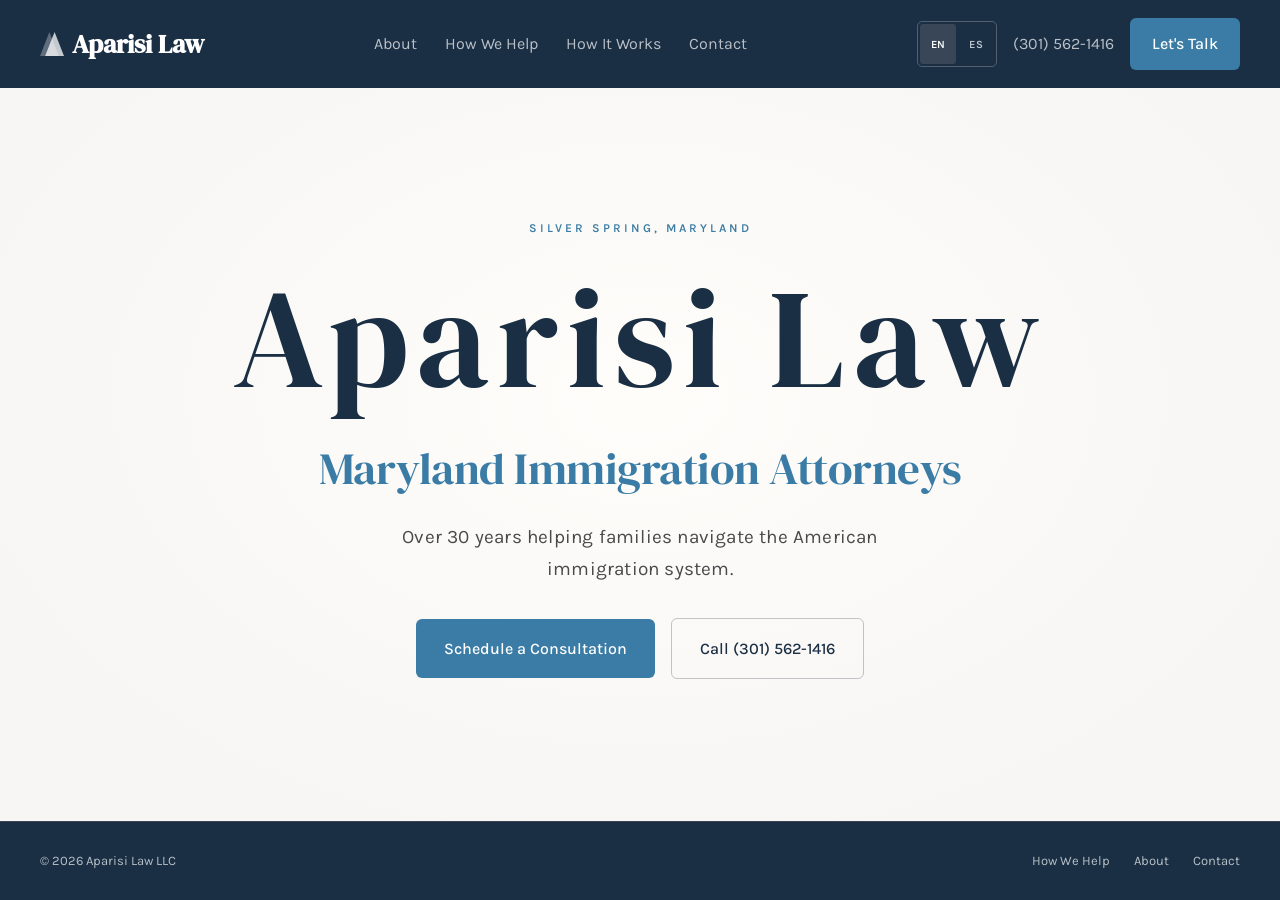
==== commit e040c8a4: "Polish responsive site design and correct current attorney roster" ====
--- a/index.html
+++ b/index.html
@@ -7,7 +7,6 @@
   <meta name="description" content="Aparisi Law — experienced immigration attorneys in Silver Spring, Maryland. Family-based petitions, removal defense, asylum, and more.">
   <link rel="preconnect" href="https://fonts.googleapis.com">
   <link href="https://fonts.googleapis.com/css2?family=DM+Serif+Display&family=Karla:wght@300;400;500;600;700&display=swap" rel="stylesheet">
-  <link rel="stylesheet" href="styles.css">
   <link rel="canonical" href="https://aparisi.com/">
 
   <meta property="og:type" content="website">
@@ -57,6 +56,7 @@
     "description": "Immigration law firm in Silver Spring, Maryland — over 30 years of experience helping families navigate the U.S. immigration system."
   }
   </script>
+  <link rel="stylesheet" href="styles.css">
   <style>
     /* --- Hero --- */
     .hero {
@@ -66,29 +66,19 @@
       justify-content: center;
       text-align: center;
       overflow: hidden;
-      background: #1e3a5f;
+      background: var(--cream);
       flex-grow: 1;
       min-height: 70vh;
     }
-
-    /* Hero background — clean gradient */
-    .hero-art {
+    .hero-bg-left,
+    .hero-bg-right {
       position: absolute;
-      inset: 0;
-      background: linear-gradient(145deg, #1a2e44 0%, #24506e 50%, #1a2e44 100%);
-    }
-
-    .hero-art::before {
-      content: '';
-      position: absolute;
-      inset: 0;
-      background: radial-gradient(ellipse at 50% 100%, rgba(58,124,165,0.25) 0%, transparent 60%);
-    }
-
-    .hero-art::after { display: none; }
-    .hero-shape, .hero-band { display: none; }
-
-    .hero-content { text-shadow: 0 2px 12px rgba(10,20,40,0.4); }
+      top: 0;
+      bottom: 0;
+      left: 0;
+      right: 0;
+      pointer-events: none;
+    }
     .hero-content {
       position: relative;
       z-index: 1;
@@ -117,25 +107,33 @@
       font-family: var(--serif);
       font-size: clamp(60px, 11vw, 140px);
       font-weight: 400;
-      color: #fff;
+      color: var(--navy);
       letter-spacing: 8px;
       margin-bottom: 24px;
     }
     .hero h1 {
       font-size: clamp(42px, 7vw, 76px);
       font-weight: 400;
-      color: #fff;
+      color: var(--accent);
       margin-bottom: 24px;
       letter-spacing: -0.5px;
     }
     .hero-sub {
       font-size: 22px;
       font-weight: 400;
-      color: rgba(255,255,255,0.88);
+      color: var(--text-mid);
       max-width: 680px;
       margin: 0 auto 40px;
       line-height: 1.7;
       letter-spacing: 0.2px;
+    }
+    .hero .btn-ghost {
+      color: var(--navy);
+      border-color: rgba(26,37,53,0.25);
+    }
+    .hero .btn-ghost:hover {
+      border-color: rgba(26,37,53,0.55);
+      color: var(--navy);
     }
     .hero-actions {
       display: flex;
@@ -209,9 +207,10 @@
     .about-role { font-size: 14px; color: var(--accent); font-weight: 500; margin-bottom: 20px; }
     .about-text p { font-size: 16px; color: var(--text-mid); margin-bottom: 16px; line-height: 1.75; }
 
+    @media (max-width: 1280px) {
+      .hero-bg-left, .hero-bg-right { display: none; }
+    }
     @media (max-width: 768px) {
-      .hero-shape-1 { width: 250px; height: 250px; top: -80px; right: -40px; }
-      .hero-shape-2 { width: 220px; height: 220px; }
       .hero-content { padding: 60px 24px; }
       .hero-actions { gap: 16px; }
       .hero-scripture { padding: 20px 24px 0; }
@@ -219,11 +218,13 @@
       .about-section { grid-template-columns: 1fr; gap: 32px; padding: 0 24px 48px; }
     }
   </style>
+  <link rel="stylesheet" href="polish.css">
 </head>
 
 <body>
+  <a class="skip-link" href="#main-content"><span class="en">Skip to content</span><span class="es">Saltar al contenido</span></a>
   <!-- Nav -->
-  <nav>
+  <nav aria-label="Primary">
     <div class="nav-inner">
       <a href="index.html" class="nav-logo"><svg class="logo-mark" width="24" height="26" viewBox="0 0 56 60" fill="none"><polygon points="22,2 44,58 0,58" fill="rgba(255,255,255,0.3)"/><polygon points="34,2 56,58 12,58" fill="rgba(255,255,255,0.75)"/></svg>Aparisi Law</a>
       <ul class="nav-links" id="navLinks">
@@ -243,24 +244,19 @@
           <span class="es">Hablemos</span>
         </a>
       </div>
-      <button class="nav-hamburger" onclick="document.getElementById('navLinks').classList.toggle('open')" aria-label="Menu">
+      <button class="nav-hamburger" type="button" aria-controls="navLinks" aria-expanded="false" aria-label="Menu">
         <span></span><span></span><span></span>
       </button>
     </div>
   </nav>
 
+  <main id="main-content">
   <!-- Hero -->
   <section class="hero">
-    <div class="hero-art">
-      <div class="hero-shape hero-shape-1"></div>
-      <div class="hero-shape hero-shape-2"></div>
-      <div class="hero-shape hero-shape-3"></div>
-      <div class="hero-shape hero-shape-4"></div>
-      <div class="hero-band hero-band-1"></div>
-      <div class="hero-band hero-band-2"></div>
-      <div class="hero-band hero-band-3"></div>
-    </div>
+    <div class="hero-bg-left"></div>
+    <div class="hero-bg-right"></div>
     <div class="hero-content">
+      <p class="home-location">Silver Spring, Maryland</p>
       <div class="hero-name">Aparisi Law</div>
       <h1>
         <span class="en">Maryland Immigration Attorneys</span>
@@ -283,6 +279,7 @@
     </div>
   </section>
 
+  </main>
   <!-- Footer -->
   <footer>
     <div class="footer-inner">
--- a/polish.css
+++ b/polish.css
@@ -0,0 +1,103 @@
+/* Consistent editorial layout and accessible controls. */
+main { flex: 1; }
+body:has(.hero) main { display: flex; flex-direction: column; }
+:focus-visible { outline: 3px solid #b88b44; outline-offset: 5px; }
+.skip-link { position: absolute; top: -100px; left: 16px; z-index: 2000; padding: 12px 20px; background: white; color: var(--navy); }
+.skip-link:focus { top: 12px; }
+.nav-inner { max-width: 1440px; padding: 0 40px; height: 88px; gap: 24px; }
+.nav-logo { flex-shrink: 0; white-space: nowrap; }
+.nav-links { gap: 28px; }
+.nav-links a, .nav-phone { font-size: 16px; white-space: nowrap; }
+.nav-links a { display: block; padding: 8px 0; }
+.nav-links a.active { box-shadow: 0 2px #bba881; }
+.nav-cta { font-size: 16px; padding: 12px 22px; white-space: nowrap; }
+.nav-right { gap: 16px; }
+.lang-toggle { border: 1px solid #536070; border-radius: 5px; padding: 2px; }
+.lang-toggle button { min-width: 36px; min-height: 40px; color: #bfc7ce; letter-spacing: .5px; }
+.lang-toggle button.active { background: #384658; border-radius: 3px; }
+.hero { background: radial-gradient(ellipse at 50% 42%, #fffdfa, var(--cream) 75%); }
+.hero-content { max-width: 1250px; padding: 72px 40px 84px; }
+.home-location { text-transform: uppercase; letter-spacing: 3px; font-size: 12px; font-weight: 600; color: var(--accent); margin-bottom: 22px; }
+.hero-name { line-height: 1.12; }
+.hero h1 { font-size: clamp(28px, 3.5vw, 46px); max-width: 850px; margin: 0 auto 24px; }
+.hero-sub { font-size: 19px; max-width: 570px; margin-bottom: 32px; }
+.hero-actions { gap: 16px; margin-top: 32px; }
+.hero .btn { padding: 16px 28px; font-size: 16px; }
+.btn { font-size: 16px; }
+.page-header { padding: 64px 0; }
+.page-header-inner, .cta-banner-inner, .cta-bar-inner, .attorneys-inner, .contact-page-inner { max-width: 1280px; padding-left: 40px; padding-right: 40px; }
+.page-header-sub, .cta-banner-text p, .cta-bar-text p { color: #c4ced3; }
+.page-header .section-eyebrow, .page-header .page-eyebrow { color: #bfcfc7; }
+.footer-inner { max-width: 1280px; padding: 0 40px; color: #b7c0c7; }
+footer { border-top: 1px solid #394352; }
+.attorneys-section { padding: 64px 0 88px; }
+.attorneys-grid { display: grid; grid-template-columns: repeat(3, minmax(0, 1fr)); gap: 40px; }
+.attorney-card { width: auto; min-width: 0; max-width: none; }
+.attorney-photo { max-width: none; aspect-ratio: 4 / 5; border-radius: 3px; margin-bottom: 24px; }
+.attorney-info { max-width: none; text-align: left; border-top: 1px solid var(--rule); padding-top: 20px; }
+.attorney-info h2 { font-size: 28px; }
+.attorney-title { font-size: 14px; margin: 8px 0 16px; }
+.attorney-bio { font-size: 16px; }
+.attorney-monogram { background: var(--accent-light); color: var(--accent); font-family: var(--serif); font-size: 78px; letter-spacing: 4px; }
+.practice-grid, .steps-grid { max-width: 1280px; padding: 0 40px; }
+.practice-grid { grid-template-columns: repeat(3, minmax(0, 1fr)); }
+.practice-card, .step-card { background: #fffefa; border: 1px solid var(--rule); border-radius: 4px; box-shadow: none; padding: 30px; min-height: 0; }
+.practice-card-desc, .step-card-desc { max-height: none; opacity: 1; overflow: visible; color: var(--text-mid); font-size: 16px; }
+.practice-card:hover, .step-card:hover { transform: none; background: #fffefa; border-color: #9aad9f; box-shadow: none; }
+.practice-card:hover .practice-card-tag, .step-card:hover .step-card-label { color: var(--text); }
+.practice-card:hover .practice-card-title, .step-card:hover .step-card-num { color: var(--accent); }
+.practice-card:hover .practice-card-desc, .step-card:hover .step-card-desc { max-height: none; }
+.step-card-num { opacity: 1; color: var(--accent); }
+.step-card:hover .step-card-num { opacity: 1; }
+.contact-page-inner { gap: 48px; }
+.contact-details-grid { grid-template-columns: 1fr; }
+.contact-detail strong { color: var(--text-mid); }
+.contact-detail a { text-decoration: underline; text-underline-offset: 4px; }
+.contact-form input, .contact-form select, .contact-form textarea { font-size: 16px; }
+@media (max-width: 1200px) {
+ .nav-phone { display: none; }
+ .nav-inner { padding: 0 28px; }
+ .nav-links { gap: 22px; }
+}
+@media (max-width: 1000px) {
+ .nav-inner { height: 80px; gap: 12px; }
+ .nav-right { margin-left: auto; }
+ .nav-links { display: none; }
+ .nav-hamburger { display: block; }
+ .nav-links.open { display: flex; flex-direction: column; position: absolute; top: 80px; left: 0; right: 0; background: var(--warm-bg); padding: 20px 28px; gap: 12px; border-bottom: 1px solid var(--rule); box-shadow: 0 12px 24px #1a25351a; }
+ .nav-links.open a { color: var(--navy); }
+ .nav-links a.active { box-shadow: none; text-decoration: underline; text-underline-offset: 6px; }
+ .practice-grid, .steps-grid { grid-template-columns: repeat(2, minmax(0, 1fr)); }
+ .attorneys-grid { gap: 24px; }
+ .attorney-info h2 { font-size: 24px; }
+}
+@media (max-width: 700px) {
+ .nav-inner { padding: 0 20px; }
+ .nav-logo { font-size: 23px; }
+ .nav-cta { display: none; }
+ .nav-right { gap: 8px; }
+ .hero-content { padding: 56px 24px 64px; }
+ .hero-name { font-size: clamp(44px, 10.5vw, 74px); letter-spacing: 3px; }
+ .hero h1 { font-size: 30px; }
+ .hero-sub { font-size: 17px; }
+ .hero-actions { flex-direction: column; }
+ .hero .btn { width: 100%; max-width: 340px; }
+ .page-header-inner, .attorneys-inner, .contact-page-inner, .footer-inner, .cta-banner-inner, .cta-bar-inner { padding-left: 24px; padding-right: 24px; }
+ .attorneys-grid, .practice-grid, .steps-grid, .contact-page-inner { grid-template-columns: 1fr; }
+ .attorney-card { max-width: 440px; margin: 0 auto; width: 100%; }
+ .attorneys-grid { gap: 48px; }
+ .practice-grid, .steps-grid { padding: 0 24px; }
+ .practice-section, .steps-section { padding: 48px 0; }
+ .footer-inner { align-items: flex-start; flex-direction: column; }
+ .footer-links { flex-wrap: wrap; gap: 20px; }
+ .cta-banner-actions, .cta-bar-actions { flex-shrink: 1; }
+}
+@media (prefers-reduced-motion: reduce) {
+ html { scroll-behavior: auto; }
+ *, *::before, *::after { transition: none !important; animation: none !important; }
+}
+@media (max-width: 420px) {
+ .nav-logo { font-size: 21px; }
+ .nav-logo .logo-mark { display: none; }
+ .nav-inner { gap: 8px; }
+}
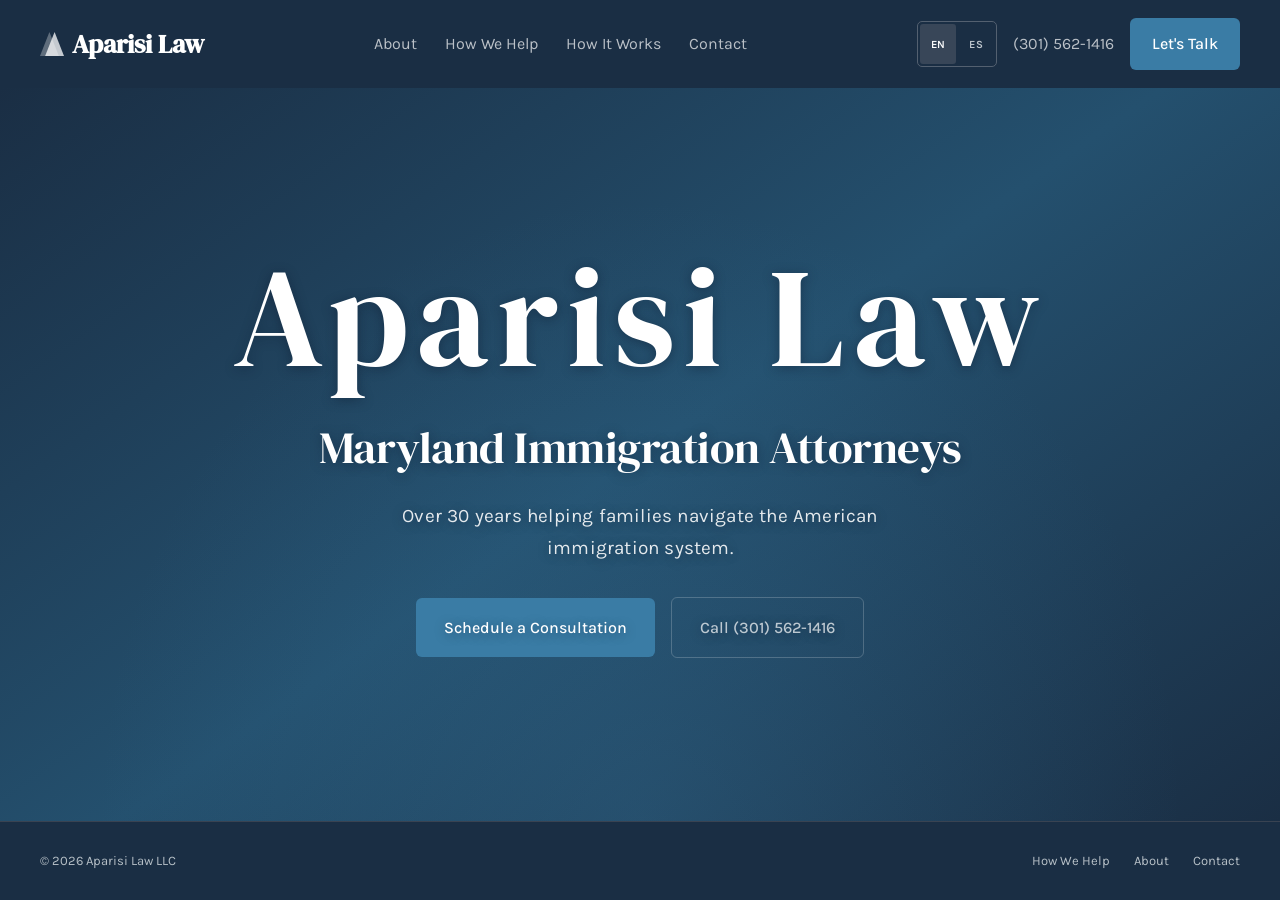
==== commit bb00c798: "Integrate current attorney roster and responsive site refresh" ====
--- a/index.html
+++ b/index.html
@@ -7,6 +7,7 @@
   <meta name="description" content="Aparisi Law — experienced immigration attorneys in Silver Spring, Maryland. Family-based petitions, removal defense, asylum, and more.">
   <link rel="preconnect" href="https://fonts.googleapis.com">
   <link href="https://fonts.googleapis.com/css2?family=DM+Serif+Display&family=Karla:wght@300;400;500;600;700&display=swap" rel="stylesheet">
+  <link rel="stylesheet" href="styles.css">
   <link rel="canonical" href="https://aparisi.com/">
 
   <meta property="og:type" content="website">
@@ -56,7 +57,6 @@
     "description": "Immigration law firm in Silver Spring, Maryland — over 30 years of experience helping families navigate the U.S. immigration system."
   }
   </script>
-  <link rel="stylesheet" href="styles.css">
   <style>
     /* --- Hero --- */
     .hero {
@@ -66,19 +66,29 @@
       justify-content: center;
       text-align: center;
       overflow: hidden;
-      background: var(--cream);
+      background: #1e3a5f;
       flex-grow: 1;
       min-height: 70vh;
     }
-    .hero-bg-left,
-    .hero-bg-right {
+
+    /* Hero background — clean gradient */
+    .hero-art {
       position: absolute;
-      top: 0;
-      bottom: 0;
-      left: 0;
-      right: 0;
-      pointer-events: none;
-    }
+      inset: 0;
+      background: linear-gradient(145deg, #1a2e44 0%, #24506e 50%, #1a2e44 100%);
+    }
+
+    .hero-art::before {
+      content: '';
+      position: absolute;
+      inset: 0;
+      background: radial-gradient(ellipse at 50% 100%, rgba(58,124,165,0.25) 0%, transparent 60%);
+    }
+
+    .hero-art::after { display: none; }
+    .hero-shape, .hero-band { display: none; }
+
+    .hero-content { text-shadow: 0 2px 12px rgba(10,20,40,0.4); }
     .hero-content {
       position: relative;
       z-index: 1;
@@ -107,33 +117,25 @@
       font-family: var(--serif);
       font-size: clamp(60px, 11vw, 140px);
       font-weight: 400;
-      color: var(--navy);
+      color: #fff;
       letter-spacing: 8px;
       margin-bottom: 24px;
     }
     .hero h1 {
       font-size: clamp(42px, 7vw, 76px);
       font-weight: 400;
-      color: var(--accent);
+      color: #fff;
       margin-bottom: 24px;
       letter-spacing: -0.5px;
     }
     .hero-sub {
       font-size: 22px;
       font-weight: 400;
-      color: var(--text-mid);
+      color: rgba(255,255,255,0.88);
       max-width: 680px;
       margin: 0 auto 40px;
       line-height: 1.7;
       letter-spacing: 0.2px;
-    }
-    .hero .btn-ghost {
-      color: var(--navy);
-      border-color: rgba(26,37,53,0.25);
-    }
-    .hero .btn-ghost:hover {
-      border-color: rgba(26,37,53,0.55);
-      color: var(--navy);
     }
     .hero-actions {
       display: flex;
@@ -170,47 +172,11 @@
       color: rgba(255,255,255,0.3);
     }
 
-    /* --- Reserved homepage content sections (placeholders) --- */
-    .main-content { background: var(--cream); padding: 80px 0 0; }
-    .process-section, .practice-section, .about-section {
-      max-width: 1800px; margin: 0 auto; padding: 0 80px 80px;
-    }
-    .process-header, .practice-header { margin-bottom: 32px; }
-    .process-header h2, .practice-header h2 {
-      font-size: clamp(32px, 4vw, 44px); font-weight: 400; color: var(--text); margin-bottom: 8px;
-    }
-    .process-header p { font-size: 17px; color: var(--text-light); }
-    .process-steps { display: grid; grid-template-columns: repeat(4, 1fr); gap: 24px; }
-    .process-step {
-      position: relative; padding: 32px; background: var(--warm-bg);
-      border-radius: 6px; border-top: 3px solid var(--accent);
-    }
-    .process-num {
-      font-family: var(--serif); font-size: 40px; font-weight: 400;
-      color: var(--accent); margin-bottom: 8px;
-    }
-    .process-step h3 { font-size: 22px; font-weight: 400; margin-bottom: 8px; }
-    .process-step p { font-size: 15px; color: var(--text-light); line-height: 1.7; }
-    .practice-list { display: grid; grid-template-columns: repeat(4, 1fr); gap: 16px; }
-    .practice-item {
-      padding: 28px 24px; background: var(--warm-bg); border-radius: 6px;
-      border-left: 3px solid var(--accent); font-size: 18px; color: var(--text);
-      font-family: var(--serif);
-    }
-    .about-section { display: grid; grid-template-columns: 380px 1fr; gap: 80px; align-items: start; }
-    .about-photo {
-      width: 100%; aspect-ratio: 3/4;
-      background: linear-gradient(145deg, #e8e4de, #d5cfc6);
-      border-radius: 4px;
-    }
-    .about-text h2 { font-size: 36px; font-weight: 400; color: var(--text); margin-bottom: 4px; }
-    .about-role { font-size: 14px; color: var(--accent); font-weight: 500; margin-bottom: 20px; }
-    .about-text p { font-size: 16px; color: var(--text-mid); margin-bottom: 16px; line-height: 1.75; }
-
-    @media (max-width: 1280px) {
-      .hero-bg-left, .hero-bg-right { display: none; }
-    }
+    /* placeholder */
+
     @media (max-width: 768px) {
+      .hero-shape-1 { width: 250px; height: 250px; top: -80px; right: -40px; }
+      .hero-shape-2 { width: 220px; height: 220px; }
       .hero-content { padding: 60px 24px; }
       .hero-actions { gap: 16px; }
       .hero-scripture { padding: 20px 24px 0; }
@@ -222,9 +188,9 @@
 </head>
 
 <body>
-  <a class="skip-link" href="#main-content"><span class="en">Skip to content</span><span class="es">Saltar al contenido</span></a>
+  <a class="skip-link" href="#main-content"><span class="en">Skip to content</span><span class="es">Ir al contenido</span></a>
   <!-- Nav -->
-  <nav aria-label="Primary">
+  <nav>
     <div class="nav-inner">
       <a href="index.html" class="nav-logo"><svg class="logo-mark" width="24" height="26" viewBox="0 0 56 60" fill="none"><polygon points="22,2 44,58 0,58" fill="rgba(255,255,255,0.3)"/><polygon points="34,2 56,58 12,58" fill="rgba(255,255,255,0.75)"/></svg>Aparisi Law</a>
       <ul class="nav-links" id="navLinks">
@@ -244,19 +210,25 @@
           <span class="es">Hablemos</span>
         </a>
       </div>
-      <button class="nav-hamburger" type="button" aria-controls="navLinks" aria-expanded="false" aria-label="Menu">
+      <button class="nav-hamburger" aria-controls="navLinks" aria-expanded="false" aria-label="Menu">
         <span></span><span></span><span></span>
       </button>
     </div>
   </nav>
-
   <main id="main-content">
+
   <!-- Hero -->
   <section class="hero">
-    <div class="hero-bg-left"></div>
-    <div class="hero-bg-right"></div>
+    <div class="hero-art">
+      <div class="hero-shape hero-shape-1"></div>
+      <div class="hero-shape hero-shape-2"></div>
+      <div class="hero-shape hero-shape-3"></div>
+      <div class="hero-shape hero-shape-4"></div>
+      <div class="hero-band hero-band-1"></div>
+      <div class="hero-band hero-band-2"></div>
+      <div class="hero-band hero-band-3"></div>
+    </div>
     <div class="hero-content">
-      <p class="home-location">Silver Spring, Maryland</p>
       <div class="hero-name">Aparisi Law</div>
       <h1>
         <span class="en">Maryland Immigration Attorneys</span>
--- a/polish.css
+++ b/polish.css
@@ -15,9 +15,7 @@
 .lang-toggle { border: 1px solid #536070; border-radius: 5px; padding: 2px; }
 .lang-toggle button { min-width: 36px; min-height: 40px; color: #bfc7ce; letter-spacing: .5px; }
 .lang-toggle button.active { background: #384658; border-radius: 3px; }
-.hero { background: radial-gradient(ellipse at 50% 42%, #fffdfa, var(--cream) 75%); }
 .hero-content { max-width: 1250px; padding: 72px 40px 84px; }
-.home-location { text-transform: uppercase; letter-spacing: 3px; font-size: 12px; font-weight: 600; color: var(--accent); margin-bottom: 22px; }
 .hero-name { line-height: 1.12; }
 .hero h1 { font-size: clamp(28px, 3.5vw, 46px); max-width: 850px; margin: 0 auto 24px; }
 .hero-sub { font-size: 19px; max-width: 570px; margin-bottom: 32px; }
@@ -31,14 +29,6 @@
 .footer-inner { max-width: 1280px; padding: 0 40px; color: #b7c0c7; }
 footer { border-top: 1px solid #394352; }
 .attorneys-section { padding: 64px 0 88px; }
-.attorneys-grid { display: grid; grid-template-columns: repeat(3, minmax(0, 1fr)); gap: 40px; }
-.attorney-card { width: auto; min-width: 0; max-width: none; }
-.attorney-photo { max-width: none; aspect-ratio: 4 / 5; border-radius: 3px; margin-bottom: 24px; }
-.attorney-info { max-width: none; text-align: left; border-top: 1px solid var(--rule); padding-top: 20px; }
-.attorney-info h2 { font-size: 28px; }
-.attorney-title { font-size: 14px; margin: 8px 0 16px; }
-.attorney-bio { font-size: 16px; }
-.attorney-monogram { background: var(--accent-light); color: var(--accent); font-family: var(--serif); font-size: 78px; letter-spacing: 4px; }
 .practice-grid, .steps-grid { max-width: 1280px; padding: 0 40px; }
 .practice-grid { grid-template-columns: repeat(3, minmax(0, 1fr)); }
 .practice-card, .step-card { background: #fffefa; border: 1px solid var(--rule); border-radius: 4px; box-shadow: none; padding: 30px; min-height: 0; }
@@ -68,8 +58,6 @@
  .nav-links.open a { color: var(--navy); }
  .nav-links a.active { box-shadow: none; text-decoration: underline; text-underline-offset: 6px; }
  .practice-grid, .steps-grid { grid-template-columns: repeat(2, minmax(0, 1fr)); }
- .attorneys-grid { gap: 24px; }
- .attorney-info h2 { font-size: 24px; }
 }
 @media (max-width: 700px) {
  .nav-inner { padding: 0 20px; }
@@ -83,9 +71,6 @@
  .hero-actions { flex-direction: column; }
  .hero .btn { width: 100%; max-width: 340px; }
  .page-header-inner, .attorneys-inner, .contact-page-inner, .footer-inner, .cta-banner-inner, .cta-bar-inner { padding-left: 24px; padding-right: 24px; }
- .attorneys-grid, .practice-grid, .steps-grid, .contact-page-inner { grid-template-columns: 1fr; }
- .attorney-card { max-width: 440px; margin: 0 auto; width: 100%; }
- .attorneys-grid { gap: 48px; }
  .practice-grid, .steps-grid { padding: 0 24px; }
  .practice-section, .steps-section { padding: 48px 0; }
  .footer-inner { align-items: flex-start; flex-direction: column; }
@@ -101,3 +86,23 @@
  .nav-logo .logo-mark { display: none; }
  .nav-inner { gap: 8px; }
 }
+
+/* Integrated with the current blue site and horizontal attorney cards. */
+.hero-eyebrow { color: #b9ccdc; }
+.attorneys-grid { grid-template-columns: 1fr; gap: 28px; }
+.attorney-card { grid-template-columns: 180px minmax(0, 1fr); gap: 32px; padding: 32px; }
+.attorney-photo { width: 180px; }
+.attorney-info h2 { font-size: 30px; }
+.attorney-bio { max-width: 850px; font-size: 16px; }
+.practice-card:hover .practice-card-title-alt { color: var(--text-mid); }
+.contact-review-note { padding: 20px; background: var(--accent-light); border-radius: 8px; }
+.contact-form fieldset { border: 0; padding: 0; margin: 16px 0 0; }
+.contact-form fieldset:disabled { opacity: .6; }
+@media (max-width: 700px) {
+ .attorneys-grid, .practice-grid, .steps-grid, .contact-page-inner { grid-template-columns: 1fr; }
+ .attorney-card { grid-template-columns: 1fr; padding: 24px; gap: 20px; }
+ .attorney-photo { width: 160px; }
+ .attorney-info h2 { font-size: 27px; }
+ .hero-eyebrow { letter-spacing: 2px; }
+}
+.contact-form fieldset { display: flex; flex-direction: column; gap: 16px; min-width: 0; }
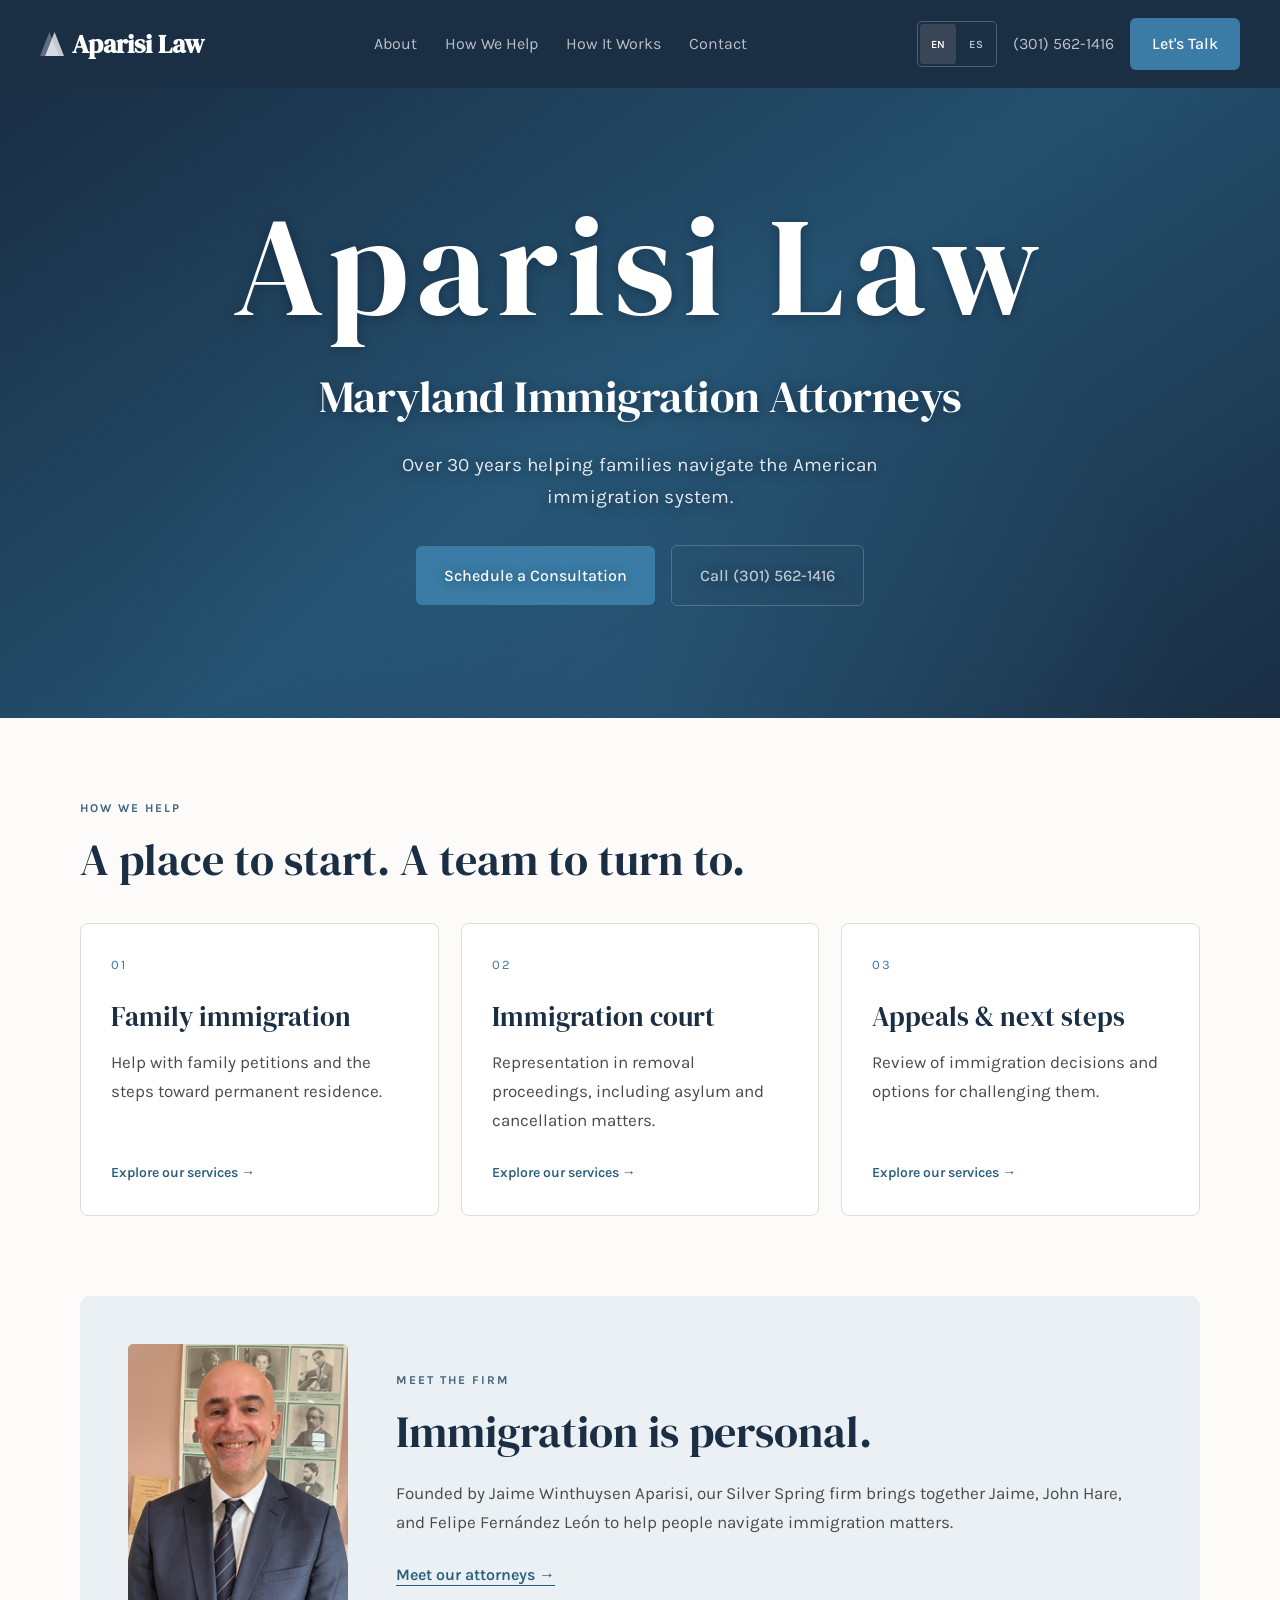
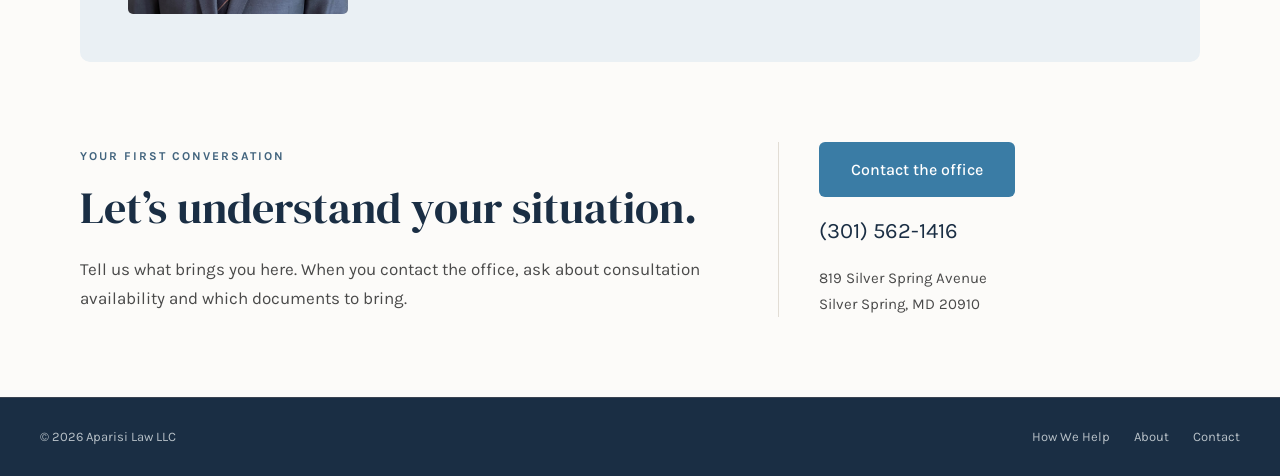
==== commit d8341c03: "Add welcoming homepage services and team sections" ====
--- a/index.html
+++ b/index.html
@@ -251,6 +251,7 @@
     </div>
   </section>
 
+<section class="home-section" aria-labelledby="help-title"><div class="home-heading"><p class="home-kicker"><span class="en">HOW WE HELP</span><span class="es">CÓMO AYUDAMOS</span></p><h2 id="help-title"><span class="en">A place to start. A team to turn to.</span><span class="es">Un punto de partida. Un equipo a su lado.</span></h2></div><div class="home-services"><a class="home-service" href="areas-of-practice/"><span class="home-number">01</span><h3><span class="en">Family immigration</span><span class="es">Inmigración familiar</span></h3><p><span class="en">Help with family petitions and the steps toward permanent residence.</span><span class="es">Ayuda con peticiones familiares y los pasos hacia la residencia permanente.</span></p><span class="home-more"><span class="en">Explore our services →</span><span class="es">Conozca nuestros servicios →</span></span></a><a class="home-service" href="areas-of-practice/"><span class="home-number">02</span><h3><span class="en">Immigration court</span><span class="es">Corte de inmigración</span></h3><p><span class="en">Representation in removal proceedings, including asylum and cancellation matters.</span><span class="es">Representación en procesos de deportación, incluidos asuntos de asilo y cancelación.</span></p><span class="home-more"><span class="en">Explore our services →</span><span class="es">Conozca nuestros servicios →</span></span></a><a class="home-service" href="areas-of-practice/"><span class="home-number">03</span><h3><span class="en">Appeals & next steps</span><span class="es">Apelaciones y próximos pasos</span></h3><p><span class="en">Review of immigration decisions and options for challenging them.</span><span class="es">Revisión de decisiones migratorias y opciones para impugnarlas.</span></p><span class="home-more"><span class="en">Explore our services →</span><span class="es">Conozca nuestros servicios →</span></span></a></div></section><section class="home-team"><div class="home-team-photo"><img src="jaime.jpg" alt="Jaime Winthuysen Aparisi" loading="lazy"></div><div><p class="home-kicker"><span class="en">MEET THE FIRM</span><span class="es">CONOZCA AL EQUIPO</span></p><h2><span class="en">Immigration is personal.</span><span class="es">La inmigración es personal.</span></h2><p><span class="en">Founded by Jaime Winthuysen Aparisi, our Silver Spring firm brings together Jaime, John Hare, and Felipe Fernández León to help people navigate immigration matters.</span><span class="es">Fundado por Jaime Winthuysen Aparisi, nuestro despacho en Silver Spring reúne a Jaime, John Hare y Felipe Fernández León para ayudar a las personas con sus asuntos migratorios.</span></p><a class="home-text-link" href="our-attorneys/"><span class="en">Meet our attorneys →</span><span class="es">Conozca a nuestros abogados →</span></a></div></section><section class="home-section home-next"><div><p class="home-kicker"><span class="en">YOUR FIRST CONVERSATION</span><span class="es">SU PRIMERA CONVERSACIÓN</span></p><h2><span class="en">Let’s understand your situation.</span><span class="es">Conozcamos su situación.</span></h2><p><span class="en">Tell us what brings you here. When you contact the office, ask about consultation availability and which documents to bring.</span><span class="es">Cuéntenos qué necesita. Al comunicarse con la oficina, pregunte por la disponibilidad de consultas y qué documentos debe traer.</span></p></div><div class="home-contact"><a class="btn btn-accent" href="contact/"><span class="en">Contact the office</span><span class="es">Contacte a la oficina</span></a><a href="tel:+13015621416">(301) 562-1416</a><p>819 Silver Spring Avenue<br>Silver Spring, MD 20910</p></div></section>
   </main>
   <!-- Footer -->
   <footer>
--- a/polish.css
+++ b/polish.css
@@ -106,3 +106,32 @@
  .hero-eyebrow { letter-spacing: 2px; }
 }
 .contact-form fieldset { display: flex; flex-direction: column; gap: 16px; min-width: 0; }
+
+/* Homepage: services, people, and a clear next step. */
+.home-section { max-width: 1200px; width: 100%; margin: 0 auto; padding: 80px 40px; }
+.home-kicker { font-size: 12px; font-weight: 700; letter-spacing: 2px; color: #42647e; margin-bottom: 14px; }
+.home-heading { max-width: 680px; margin-bottom: 36px; }
+.home-section h2, .home-team h2 { font-size: clamp(30px, 3.5vw, 44px); color: var(--navy); font-weight: 400; margin-bottom: 20px; }
+.home-services { display: grid; grid-template-columns: repeat(3, minmax(0,1fr)); gap: 22px; }
+.home-service { display: flex; flex-direction: column; background: white; padding: 30px; border: 1px solid var(--rule); border-radius: 8px; transition: border-color .2s, box-shadow .2s; }
+.home-service:hover { border-color: var(--accent); box-shadow: 0 8px 28px #1a2e440d; }
+.home-number { color: var(--accent); font-size: 13px; letter-spacing: 2px; margin-bottom: 24px; }
+.home-service h3 { font-size: 27px; font-weight: 400; color: var(--navy); margin-bottom: 14px; }
+.home-service p, .home-team p, .home-next p { font-size: 17px; color: var(--text-mid); }
+.home-more { margin-top: auto; padding-top: 26px; font-size: 14px; color: #285e7e; font-weight: 600; }
+.home-team { display: grid; grid-template-columns: 220px minmax(0,1fr); gap: 48px; align-items: center; padding: 48px; margin: 0 auto; width: calc(100% - 80px); max-width: 1120px; background: #eaf0f4; border-radius: 10px; }
+.home-team-photo img { width: 100%; height: 270px; object-fit: cover; object-position: center top; border-radius: 5px; display: block; }
+.home-team .home-kicker, .home-next .home-kicker { font-size: 12px; color: #42647e; }
+.home-text-link { display: inline-block; margin-top: 24px; font-weight: 600; color: #285e7e; text-decoration: underline; text-underline-offset: 5px; }
+.home-next { display: grid; grid-template-columns: minmax(0,1.5fr) minmax(0,1fr); gap: 64px; align-items: center; }
+.home-contact { display: flex; flex-direction: column; align-items: flex-start; gap: 16px; border-left: 1px solid var(--rule); padding-left: 40px; }
+.home-contact > a:not(.btn) { font-size: 22px; color: var(--navy); }
+.home-contact p { font-size: 15px; }
+@media (max-width: 800px) {
+ .home-services { grid-template-columns: 1fr; }
+ .home-section { padding: 52px 24px; }
+ .home-team { width: calc(100% - 48px); grid-template-columns: 1fr; padding: 28px; gap: 28px; }
+ .home-team-photo img { width: 160px; height: 190px; }
+ .home-next { grid-template-columns: 1fr; gap: 28px; }
+ .home-contact { border-left: 0; border-top: 1px solid var(--rule); padding: 28px 0 0; }
+}
